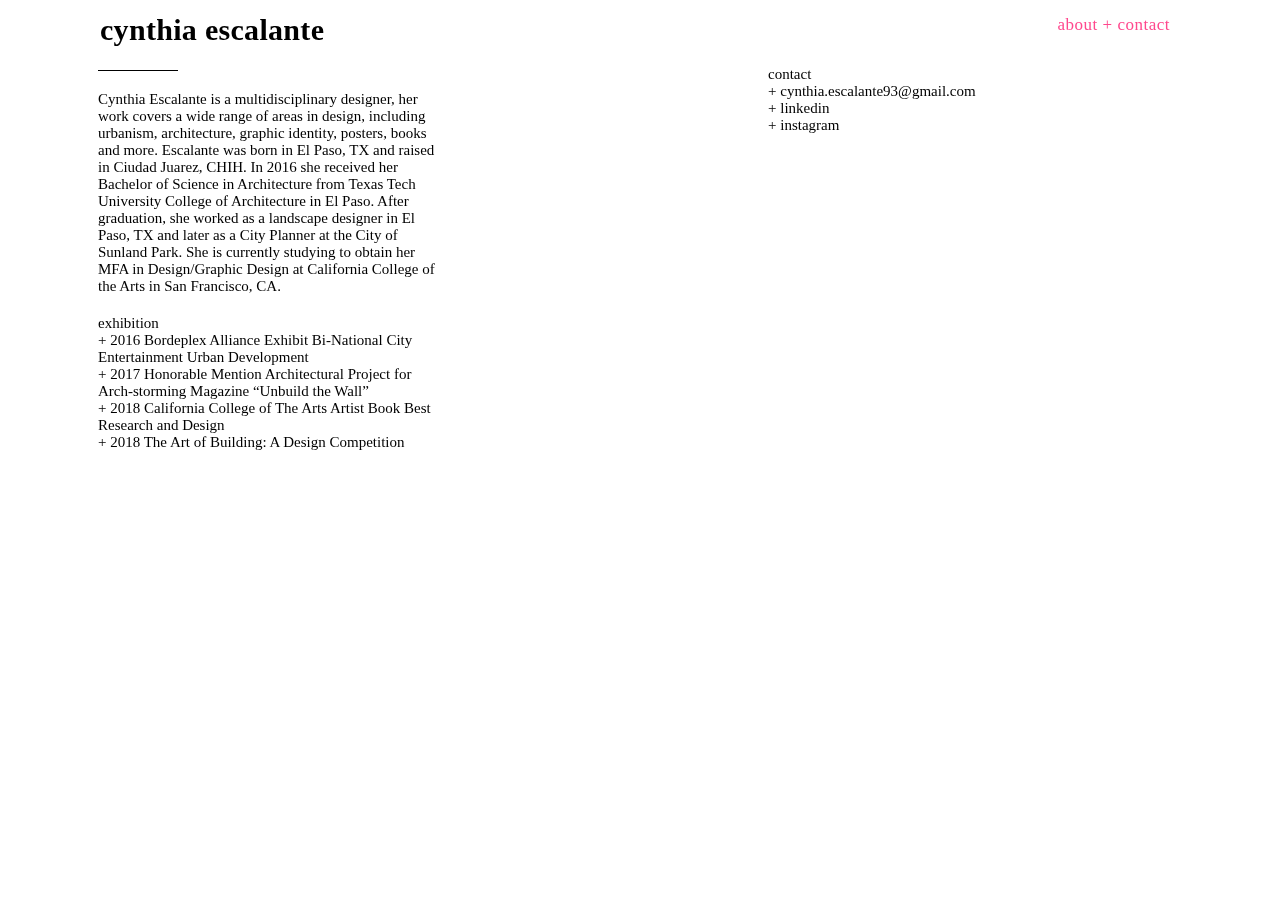
==== about/about.html @ e485430b "HEllo" ====
<!DOCTYPE html>
<html>
<head>

	<link rel="stylesheet" href="../assets/style.css" type="text/css" />
	<title>about</title>

</head>
<body>

  <div class="site_header">

      <div class="header">
        <h1>
          <a href="../index.html" title="Cynthia Escalante">cynthia Escalante</a>
        </h1> 
      </div>

  


   <div class="navigation">
       <h6> 

        


          <a href="about.html" title="about">about + contact</a>
          <!-- &nbsp;&nbsp; 
          <a href="index.html" title="contact">contact</a> -->
       </h3>
      </div> 

<div class="intro">


	<div class="line"></div>

	<h4>
	Cynthia Escalante is a multidisciplinary designer, her work covers a wide range of areas in
design, including urbanism, architecture, graphic identity, posters, books and more. Escalante
was born in El Paso, TX and raised in Ciudad Juarez, CHIH.  In 2016 she received her Bachelor
of Science in Architecture from Texas Tech University College of Architecture in El Paso. After graduation, she worked as a landscape designer in
El Paso, TX and later as a City Planner at the City of Sunland Park. She is currently studying to
obtain her MFA in Design/Graphic Design at California College of the Arts in San Francisco, CA.
</h4>



<h4>
 <b> exhibition </b> <br>
<b>+</b>  <b>2016</b> Bordeplex Alliance Exhibit Bi-National City Entertainment Urban Development <br>
<b>+</b> <b>2017</b> Honorable Mention Architectural Project for Arch-storming Magazine “Unbuild the Wall” <br>
<b>+</b> <b>2018</b> California College of The Arts Artist Book Best Research and Design <br>
<b>+</b> <b>2018</b> The Art of Building: A Design Competition 
</h4>

</div>

<div class="contact">
  
  <h4>
  <b>contact</b>  <br>
  
  <b>+</b> cynthia.escalante93@gmail.com <br>
  <b>+</b> linkedin <br>
  <b>+</b> instagram
</h4>




</div>



</body>
</html>
---- assets/style.css ----
body{
	/*background-color: #F9F9F9;*/
	background-color: white;
	font-family: "roboto"; 
	/*text-transform: lowercase;*/
	
}




	a {
	text-decoration: none;
	color: inherit;
}

	a:visited {
    text-decoration: inherit; 

}

	a:hover {
    /*text-decoration: underline;*/
    color: #FF488D; 
    font-weight: 700; 
    cursor: crosshair;
    
}


h1 {
	font-size:  30px;
	font-weight: 700; 
	letter-spacing: .30px;
	text-transform: lowercase;

}


h2 {
	font-size: 20px; 
	font-weight: 400;
	color: black;
	line-height: .5; 
	letter-spacing: .60px;
}

h3 {
	font-size: 15px; 
	font-weight: 400;
	color:  black;
	letter-spacing: .5px;
	text-transform: lowercase;

	
}

h4 {
	font-size: 15px; 
	font-weight: 100;
	color: black;
	
}

h5 {
	
	font-size: 13px; 
	font-weight: 100;
	color: grey;
	
}

h6 {
	/*font-size: 18px; 
	font-weight: 100;
	color: grey;
	text-decoration: underline;*/
	font-size: 17px; 
	font-weight: 400;
	color:  #FF488D;
	letter-spacing: .5px;
	text-transform: lowercase;
	/*line-height: -10; */
	/*margin-block-start: 0em;
    margin-block-end: 0em;
    margin-inline-start: 0px;
    margin-inline-end: 0px;
*/
	
}





.site_header{
 
	margin: 10px;

}


.header {

    letter-spacing: 1px;
    position: fixed;
    top: 10px;
    left: 100px;
    line-height: 0; 
    
}


.navigation {
	position: fixed;
	float: right;
    top: -25px;
    right: 110px;
    
}

.nav {

	position: absolute;
	letter-spacing: 1px;
    top: 30px;
    left: 100px;
   

}

.index { 
	position: absolute;
	letter-spacing: 1px;
    top: 35px;
    left: 100px;
   
  
}


.container {
	
	text-align: center;
    padding: 100px 0px 70px 0px;
}

.item {
	margin: 0px 25px 20px 25px; 
	display: inline-block;
    text-align: left;
    line-height: 0; 
}

/*.item:hover {
	border-color:  grey; 
	border-style: solid; 
	border-width: .1px; 
	padding: 1px 5px 0px 5px; 
} */

.intro {
	position: fixed;
	padding-right: 60vw; 
	margin: 70px 5vw 0vw 80px;  

}

.line {

	
  	height: 1px;
  	width: 80px;
  	background-color: black;
  	margin-top: -10px;


  	
}

.contact {
	position: absolute;
	padding-right: 10vw;
	margin: 36px 0vw 0vw 750px;
	
	 

}



.images {
	position: absolute;
	background-color: none; 
	padding-right: 10vw; 
	margin: 60px 100vw 0vw 650px; 
}

img {
	width: 250px;
	height: 250px;
   
}


.illust{
	width: 700px;
	height: auto; 
}

.block {

	height: 1.25px;
  	width: 250px;
  	margin-left: 90px; 
  	background-color: black;
  	position: relative;

}

/*.container:hover .item {
  opacity: 3;
}*/
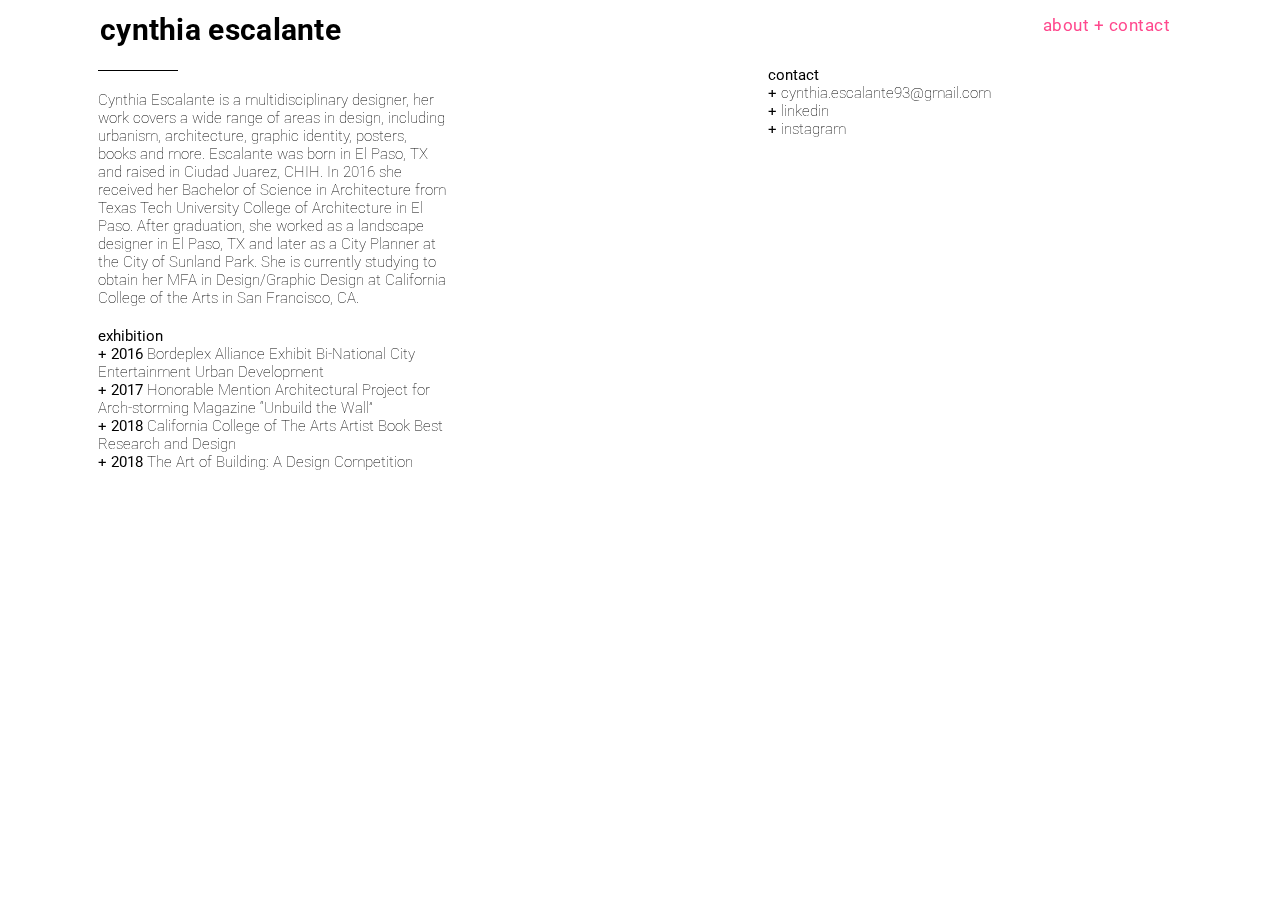
==== commit 6c27be40: "More Font Changes" ====
--- a/about/about.html
+++ b/about/about.html
@@ -3,6 +3,9 @@
 <head>
 
 	<link rel="stylesheet" href="../assets/style.css" type="text/css" />
+
+  <link href="https://fonts.googleapis.com/css?family=Roboto:300,400,500,700,900" rel="stylesheet">
+  
 	<title>about</title>
 
 </head>
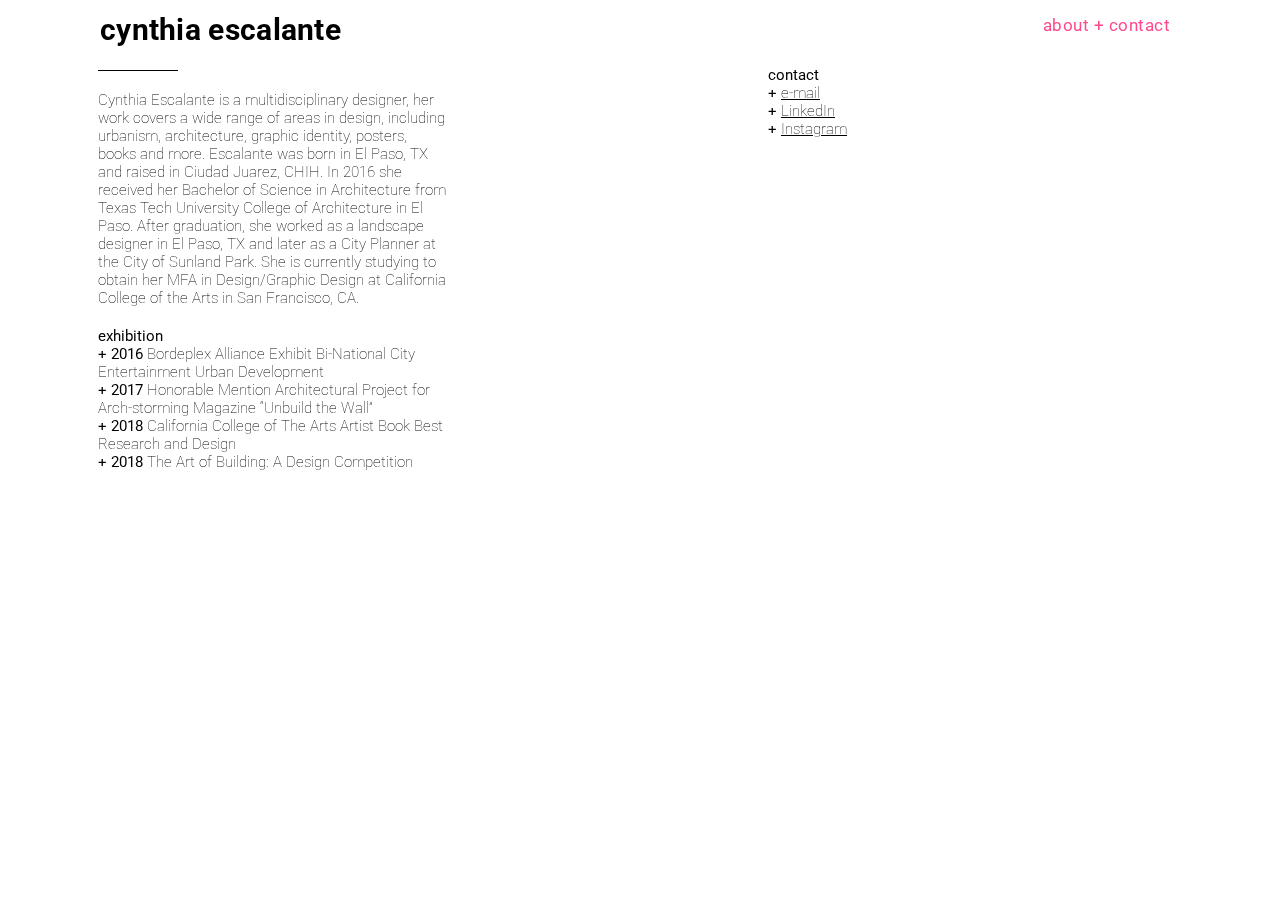
==== commit f07cde1f: "Changes" ====
--- a/about/about.html
+++ b/about/about.html
@@ -5,7 +5,7 @@
 	<link rel="stylesheet" href="../assets/style.css" type="text/css" />
 
   <link href="https://fonts.googleapis.com/css?family=Roboto:300,400,500,700,900" rel="stylesheet">
-  
+
 	<title>about</title>
 
 </head>
@@ -65,10 +65,12 @@
   <h4>
   <b>contact</b>  <br>
   
-  <b>+</b> cynthia.escalante93@gmail.com <br>
-  <b>+</b> linkedin <br>
-  <b>+</b> instagram
+  <b>+</b> <a href="mailto:cynthia.escalante93@gmail.com"><u>e-mail</u></a> <br>
+  <b>+</b> <a href="https://www.linkedin.com/in/cynthiaescalante/"><u>LinkedIn</u></a> <br>
+  <b>+</b> <a href="https://www.instagram.com/cynthiaescalante/"><u>Instagram</u>
+  
 </h4>
+
 
 
 
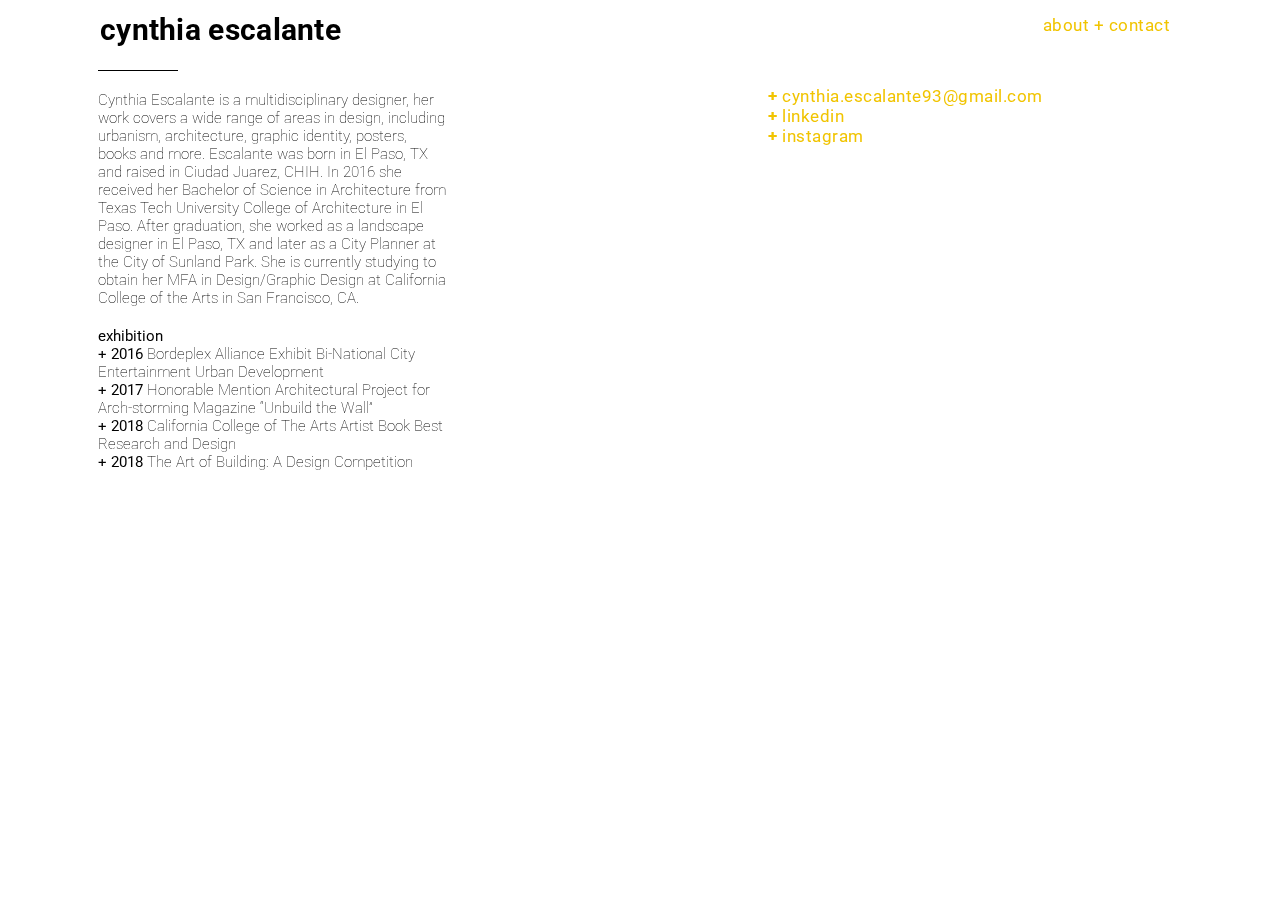
==== commit b60befc6: "final changes for today" ====
--- a/about/about.html
+++ b/about/about.html
@@ -62,14 +62,14 @@
 
 <div class="contact">
   
-  <h4>
-  <b>contact</b>  <br>
+ 
   
-  <b>+</b> <a href="mailto:cynthia.escalante93@gmail.com"><u>e-mail</u></a> <br>
-  <b>+</b> <a href="https://www.linkedin.com/in/cynthiaescalante/"><u>LinkedIn</u></a> <br>
-  <b>+</b> <a href="https://www.instagram.com/cynthiaescalante/"><u>Instagram</u>
+  <h6>
+  <b>+</b> <a href="mailto:cynthia.escalante93@gmail.com">cynthia.escalante93@gmail.com</a> <br>
+  <b>+</b> <a href="https://www.linkedin.com/in/cynthiaescalante/">LinkedIn</a> <br>
+  <b>+</b> <a href="https://www.instagram.com/cynthiaescalante/">Instagram</a>
   
-</h4>
+</h6>
 
 
 
--- a/assets/style.css
+++ b/assets/style.css
@@ -21,11 +21,17 @@
 
 	a:hover {
     /*text-decoration: underline;*/
-    color: #FF488D; 
+    color: #FFD100; 
     font-weight: 700; 
     cursor: crosshair;
     
 }
+
+	.thumbnail:hover {
+		box-shadow: 2px 2px 12px 1px rgba(0,0,0,0.2);
+		color: black;
+
+	}
 
 
 h1 {
@@ -77,7 +83,7 @@
 	text-decoration: underline;*/
 	font-size: 17px; 
 	font-weight: 400;
-	color:  #FF488D;
+	color:  #F1C400;
 	letter-spacing: .5px;
 	text-transform: lowercase;
 	/*line-height: -10; */
@@ -194,18 +200,22 @@
 	background-color: none; 
 	padding-right: 10vw; 
 	margin: 60px 100vw 0vw 650px; 
-}
-
-img {
+
+}
+
+.thumbnail {
 	width: 250px;
 	height: 250px;
+	/*box-shadow: 0px 2px 12px 0px rgba(0,0,0,0.1);*/
    
 }
 
 
 .illust{
-	width: 700px;
+	width: 45vw;
 	height: auto; 
+	box-shadow: 2px 2px 12px 1px rgba(0,0,0,0.2);
+
 }
 
 .block {
